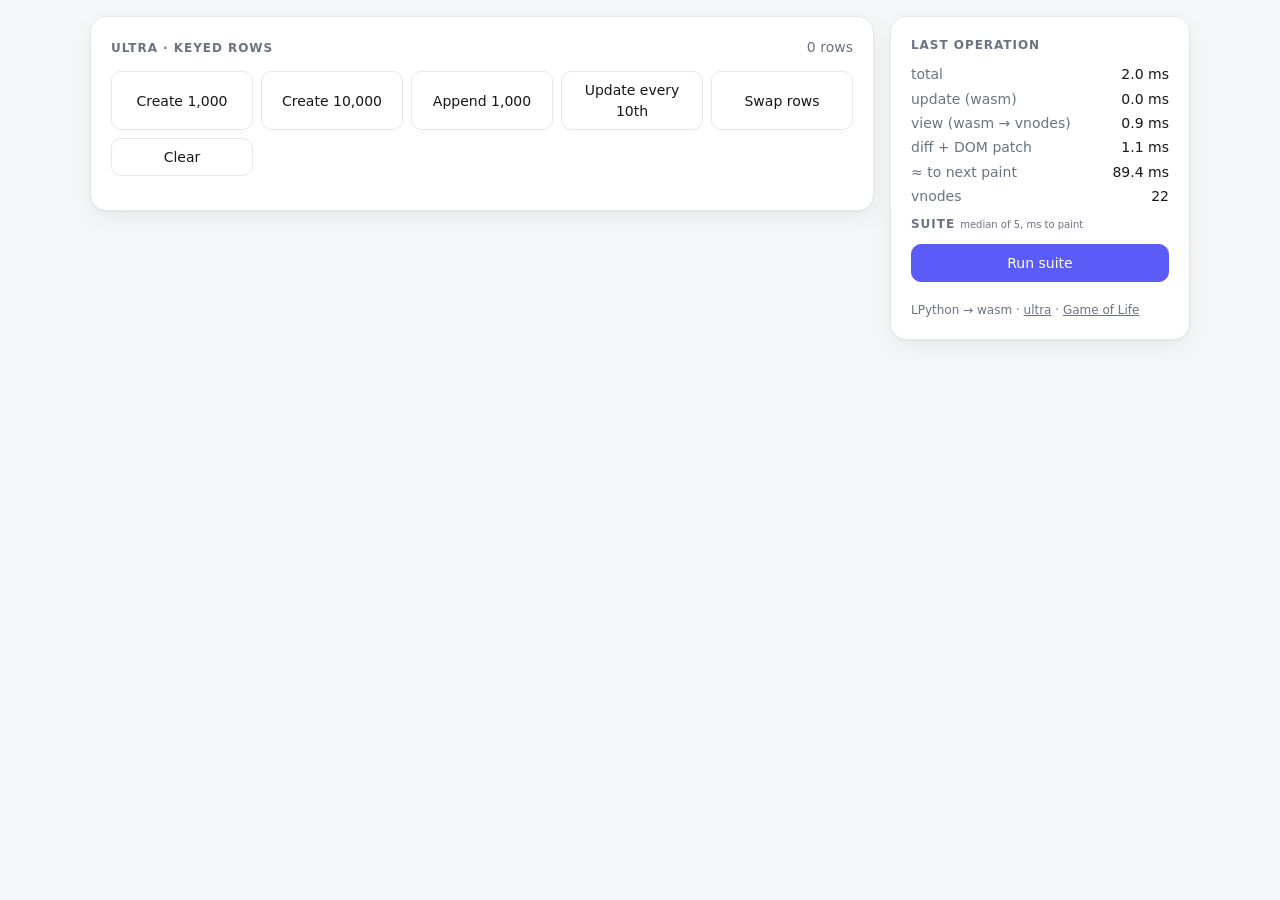
==== examples/bench/index.html @ 6c680595 "Add bench and life performance examples examples/bench: js-framework-benchmark style keyed table (1k" ====
<!doctype html>
<html lang="en">
<head>
  <meta charset="utf-8">
  <meta name="viewport" content="width=device-width, initial-scale=1">
  <title>ultra · Benchmark</title>
  <link rel="stylesheet" href="style.css">
</head>
<body>
  <div class="layout">
    <main id="app"></main>
    <aside class="hud">
      <h2>Last operation</h2>
      <dl id="last">
        <dt>total</dt><dd id="t-total">–</dd>
        <dt>update (wasm)</dt><dd id="t-update">–</dd>
        <dt>view (wasm → vnodes)</dt><dd id="t-view">–</dd>
        <dt>diff + DOM patch</dt><dd id="t-patch">–</dd>
        <dt>≈ to next paint</dt><dd id="t-paint">–</dd>
        <dt>vnodes</dt><dd id="t-nodes">–</dd>
      </dl>
      <h2>Suite <small>median of 5, ms to paint</small></h2>
      <button id="suite">Run suite</button>
      <table id="results"></table>
      <p class="badge">LPython → wasm · <a href="https://github.com/codegod100/ultra">ultra</a> · <a href="../life/">Game of Life</a></p>
    </aside>
  </div>
  <script type="module">
    import { mount } from "./ultra.js";

    // Msg tags from app.py
    const RUN = 1, ADD = 2, UPDATE = 3, CLEAR = 4, SWAP = 5, SELECT = 6, REMOVE = 7;
    const $ = (id) => document.getElementById(id);
    const ms = (x) => x.toFixed(1) + " ms";

    let waiter = null;
    const onRender = (s) => {
      $("t-total").textContent = ms(s.end - s.start);
      $("t-update").textContent = ms(s.update);
      $("t-view").textContent = ms(s.view);
      $("t-patch").textContent = ms(s.patch);
      $("t-nodes").textContent = s.nodes.toLocaleString();
      // The frame's style, layout and paint run after this callback returns.
      setTimeout(() => {
        const paint = performance.now() - s.start;
        $("t-paint").textContent = ms(paint);
        if (waiter) { const w = waiter; waiter = null; w(paint); }
      }, 0);
    };
    const app = await mount("#app", "./app.wasm", { onRender });

    // Dispatch a message and resolve with ms until the frame painted.
    const run = (msg, arg = 0) => new Promise((r) => { waiter = r; app.dispatch(msg, arg); });
    const rowId = (nth) => Number(document.querySelector(`tbody tr:nth-child(${nth}) td.id`).textContent);

    const suite = [
      ["create 1,000 rows", () => run(CLEAR), () => run(RUN, 1000)],
      ["replace 1,000 rows", () => run(RUN, 1000), () => run(RUN, 1000)],
      ["update every 10th row", () => run(RUN, 1000), () => run(UPDATE)],
      ["select row", () => run(RUN, 1000), () => run(SELECT, rowId(2))],
      ["swap rows", () => run(RUN, 1000), () => run(SWAP)],
      ["remove row", () => run(RUN, 1000), () => run(REMOVE, rowId(5))],
      ["create 10,000 rows", () => run(CLEAR), () => run(RUN, 10000)],
      ["append 1,000 to 10,000", () => run(RUN, 10000), () => run(ADD, 1000)],
      ["clear 10,000 rows", () => run(RUN, 10000), () => run(CLEAR)],
    ];

    const median = (xs) => { const s = [...xs].sort((a, b) => a - b); return s[s.length >> 1]; };
    async function runSuite(reps = 5) {
      const out = $("results"), btn = $("suite");
      btn.disabled = true;
      out.innerHTML = "";
      const results = [];
      for (const [name, setup, measure] of suite) {
        const row = out.insertRow();
        row.insertCell().textContent = name;
        const cell = row.insertCell();
        cell.textContent = "…";
        const times = [];
        for (let i = 0; i < reps + 1; i++) {   // first run is warm-up
          await setup();
          const t = await measure();
          if (i > 0) times.push(t);
        }
        const m = median(times);
        cell.textContent = m.toFixed(1);
        results.push({ name, ms: m });
      }
      await run(CLEAR);
      btn.disabled = false;
      return results;
    }
    $("suite").onclick = () => runSuite();
    window.ultraBench = { runSuite, run };
  </script>
</body>
</html>
---- examples/bench/style.css ----
:root {
  --bg: #f6f7f9; --card: #fff; --fg: #15171a; --muted: #6b7280;
  --line: #e5e7eb; --accent: #5b5bf7; --accent-fg: #fff; --sel: #fff1e6; --sel-fg: #c2410c;
  color-scheme: light dark;
}
@media (prefers-color-scheme: dark) {
  :root { --bg: #0d0e11; --card: #16181d; --fg: #eceef2; --muted: #8b919c;
          --line: #262a31; --accent: #7c7cff; --sel: #3a2210; --sel-fg: #fdba74; }
}
* { box-sizing: border-box; }
body {
  margin: 0; background: var(--bg); color: var(--fg); padding: 16px;
  font: 14px/1.45 ui-sans-serif, system-ui, -apple-system, "Segoe UI", sans-serif;
}
.layout { display: grid; gap: 16px; max-width: 1100px; margin: 0 auto; grid-template-columns: minmax(0, 1fr); }
@media (min-width: 860px) { .layout { grid-template-columns: minmax(0, 1fr) 300px; align-items: start; } }
.bench, .hud {
  background: var(--card); border: 1px solid var(--line); border-radius: 16px; padding: 20px;
  box-shadow: 0 1px 2px rgb(0 0 0 / .04), 0 8px 24px rgb(0 0 0 / .06);
}
.hud { position: sticky; top: 16px; display: grid; gap: 10px; }
.head { display: flex; justify-content: space-between; align-items: baseline; gap: 8px; margin-bottom: 14px; }
h1, h2 { margin: 0; font-size: 12px; letter-spacing: .08em; text-transform: uppercase; color: var(--muted); font-weight: 600; }
h2 small { text-transform: none; letter-spacing: 0; font-weight: 400; }
.rows { font-variant-numeric: tabular-nums; color: var(--muted); }
.ops { display: grid; grid-template-columns: repeat(auto-fill, minmax(140px, 1fr)); gap: 8px; margin-bottom: 14px; }
button {
  font: inherit; border: 1px solid var(--line); background: var(--card); color: var(--fg);
  padding: 8px 12px; border-radius: 10px; cursor: pointer; transition: border-color .12s, transform .06s;
}
button:hover { border-color: var(--accent); }
button:active { transform: scale(.97); }
button:disabled { opacity: .5; cursor: progress; }
#suite { background: var(--accent); color: var(--accent-fg); border-color: var(--accent); }
table { width: 100%; border-collapse: collapse; table-layout: fixed; font-variant-numeric: tabular-nums; }
tbody tr { border-top: 1px solid var(--line); }
td { padding: 6px 8px; }
td.id { width: 64px; color: var(--muted); }
td.lbl a { cursor: pointer; }
td:last-child { width: 32px; text-align: right; }
a.x { cursor: pointer; color: var(--muted); padding: 0 6px; }
a.x:hover { color: var(--fg); }
tr.danger { background: var(--sel); }
tr.danger td.lbl { color: var(--sel-fg); }
dl { margin: 0; display: grid; grid-template-columns: 1fr auto; gap: 4px 12px; font-variant-numeric: tabular-nums; }
dt { color: var(--muted); }
dd { margin: 0; text-align: right; }
#results { table-layout: auto; }
#results td { padding: 4px 0; border-top: 1px solid var(--line); }
#results td:last-child { width: auto; text-align: right; }
.badge { margin: 0; color: var(--muted); font-size: 12px; }
.badge a { color: inherit; }
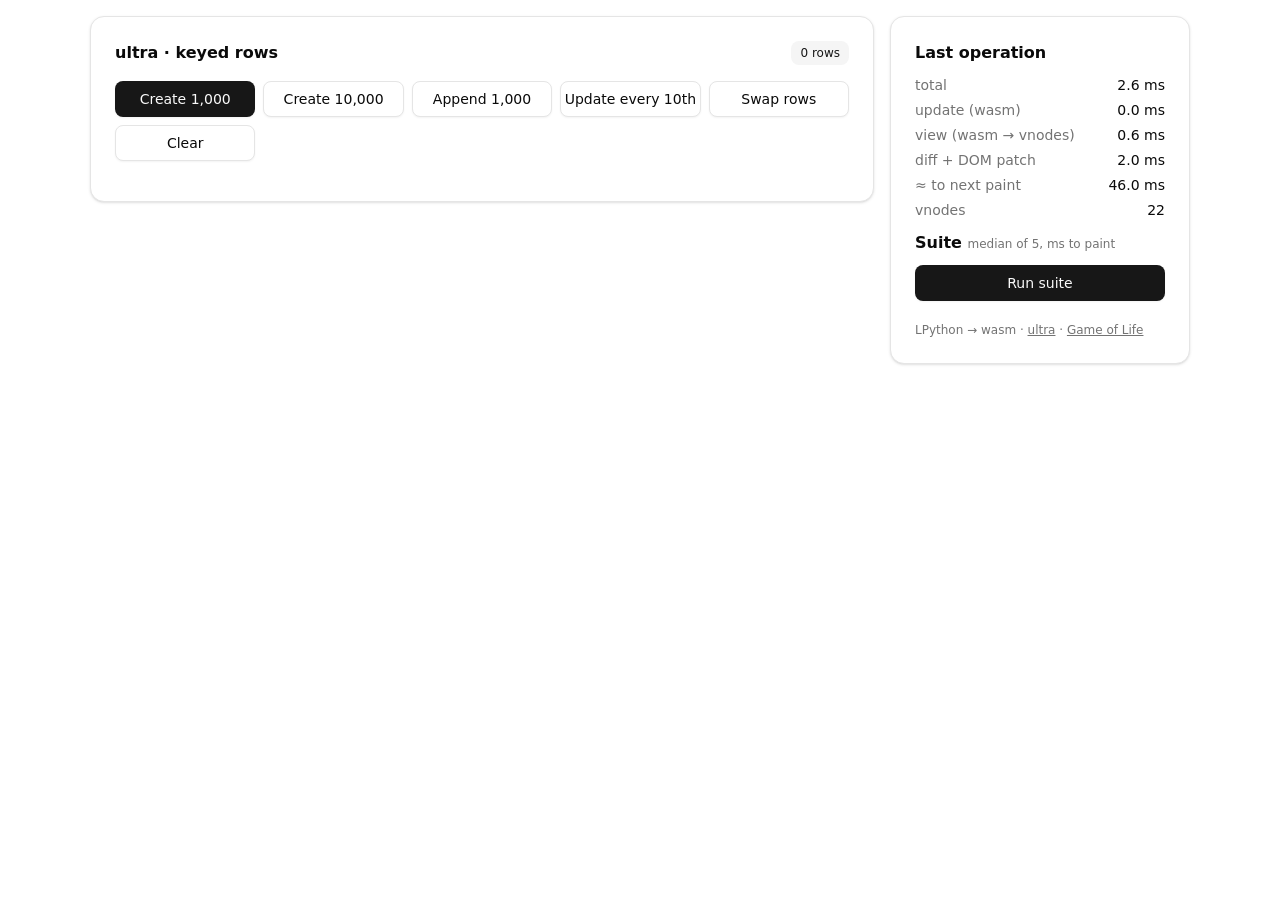
==== commit 265c0d40: "Add shadcn/ui-style components: ui.css theme + ui.py helpers shadcn/ui is React + Tailwind + Radix, " ====
--- a/examples/bench/index.html
+++ b/examples/bench/index.html
@@ -4,12 +4,13 @@
   <meta charset="utf-8">
   <meta name="viewport" content="width=device-width, initial-scale=1">
   <title>ultra · Benchmark</title>
+  <link rel="stylesheet" href="ui.css">
   <link rel="stylesheet" href="style.css">
 </head>
 <body>
   <div class="layout">
     <main id="app"></main>
-    <aside class="hud">
+    <aside class="card hud">
       <h2>Last operation</h2>
       <dl id="last">
         <dt>total</dt><dd id="t-total">–</dd>
@@ -20,9 +21,9 @@
         <dt>vnodes</dt><dd id="t-nodes">–</dd>
       </dl>
       <h2>Suite <small>median of 5, ms to paint</small></h2>
-      <button id="suite">Run suite</button>
+      <button id="suite" class="btn">Run suite</button>
       <table id="results"></table>
-      <p class="badge">LPython → wasm · <a href="https://github.com/codegod100/ultra">ultra</a> · <a href="../life/">Game of Life</a></p>
+      <p class="credit muted">LPython → wasm · <a href="https://github.com/codegod100/ultra">ultra</a> · <a href="../life/">Game of Life</a></p>
     </aside>
   </div>
   <script type="module">
--- a/examples/bench/ui.css
+++ b/examples/bench/ui.css
@@ -0,0 +1,224 @@
+/* ultra/ui.css: shadcn/ui's look as plain CSS, for the helpers in ui.py.
+ *
+ * The tokens are shadcn's "neutral" theme (https://ui.shadcn.com/docs/theming)
+ * and the component rules follow its Tailwind classes. Override any token on
+ * :root to retheme. Dark mode follows the OS, or force it with class="dark"
+ * (or "light") on any element; this needs CSS light-dark() (2024+ browsers).
+ * `build` copies this file next to app.wasm.
+ */
+/* Each token is light-dark(light, dark), so it follows color-scheme. */
+:root {
+  color-scheme: light dark;
+  --radius: .625rem;
+  --background: light-dark(oklch(1 0 0), oklch(.145 0 0));
+  --foreground: light-dark(oklch(.145 0 0), oklch(.985 0 0));
+  --card: light-dark(oklch(1 0 0), oklch(.205 0 0));
+  --card-foreground: var(--foreground);
+  --popover: var(--card);
+  --popover-foreground: var(--foreground);
+  --primary: light-dark(oklch(.205 0 0), oklch(.922 0 0));
+  --primary-foreground: light-dark(oklch(.985 0 0), oklch(.205 0 0));
+  --secondary: light-dark(oklch(.97 0 0), oklch(.269 0 0));
+  --secondary-foreground: light-dark(oklch(.205 0 0), oklch(.985 0 0));
+  --muted: var(--secondary);
+  --muted-foreground: light-dark(oklch(.556 0 0), oklch(.708 0 0));
+  --accent: var(--secondary);
+  --accent-foreground: var(--secondary-foreground);
+  --destructive: light-dark(oklch(.577 .245 27.325), oklch(.704 .191 22.216));
+  --border: light-dark(oklch(.922 0 0), oklch(1 0 0 / 10%));
+  --input: light-dark(oklch(.922 0 0), oklch(1 0 0 / 15%));
+  --input-bg: light-dark(transparent, oklch(1 0 0 / 4.5%));
+  --ring: light-dark(oklch(.708 0 0), oklch(.556 0 0));
+  --shadow-xs: 0 1px 2px 0 rgb(0 0 0 / .05);
+  --shadow-sm: 0 1px 3px 0 rgb(0 0 0 / .1), 0 1px 2px -1px rgb(0 0 0 / .1);
+  --shadow-lg: 0 10px 15px -3px rgb(0 0 0 / .1), 0 4px 6px -4px rgb(0 0 0 / .1);
+  --font-sans: ui-sans-serif, system-ui, -apple-system, "Segoe UI", Roboto, sans-serif;
+  --font-mono: ui-monospace, SFMono-Regular, Menlo, Consolas, monospace;
+}
+.light { color-scheme: light; }
+.dark { color-scheme: dark; }
+
+/* ---------------------------------------------------------------- base */
+*, ::before, ::after { box-sizing: border-box; }
+body {
+  margin: 0; background: var(--background); color: var(--foreground);
+  font: 14px/1.5 var(--font-sans); -webkit-font-smoothing: antialiased;
+}
+.light, .dark { background: var(--background); color: var(--foreground); }
+button, input { font: inherit; color: inherit; margin: 0; }
+button { border: 0; background: none; padding: 0; }
+:focus-visible { outline: none; }
+.muted { color: var(--muted-foreground); }
+.mono { font-family: var(--font-mono); }
+.stack { display: grid; gap: 1rem; }
+.row { display: flex; align-items: center; gap: .5rem; flex-wrap: wrap; }
+.grow { flex: 1; }
+
+/* ---------------------------------------------------------------- button */
+.btn {
+  display: inline-flex; align-items: center; justify-content: center; gap: .5rem;
+  height: 2.25rem; padding: .5rem 1rem; border-radius: calc(var(--radius) - 2px);
+  font-size: .875rem; font-weight: 500; line-height: 1; white-space: nowrap;
+  border: 1px solid transparent; cursor: pointer; user-select: none;
+  background: var(--primary); color: var(--primary-foreground); box-shadow: var(--shadow-xs);
+  transition: background-color .15s, color .15s, box-shadow .15s, opacity .15s;
+}
+.btn:hover { background: color-mix(in oklab, var(--primary) 90%, transparent); }
+.btn:disabled { opacity: .5; pointer-events: none; }
+.btn:focus-visible, .input:focus-visible, .checkbox:focus-visible, .switch:focus-visible,
+.tab:focus-visible, .toggle:focus-visible {
+  border-color: var(--ring); box-shadow: 0 0 0 3px color-mix(in oklab, var(--ring) 50%, transparent);
+}
+.btn.secondary { background: var(--secondary); color: var(--secondary-foreground); }
+.btn.secondary:hover { background: color-mix(in oklab, var(--secondary) 80%, transparent); }
+.btn.outline {
+  background: light-dark(var(--background), var(--input-bg)); color: var(--foreground);
+  border-color: light-dark(var(--border), var(--input));
+}
+.btn.outline:hover, .btn.ghost:hover { background: var(--accent); color: var(--accent-foreground); }
+.btn.ghost { background: transparent; color: var(--foreground); box-shadow: none; }
+.btn.destructive { background: light-dark(var(--destructive), color-mix(in oklab, var(--destructive) 60%, transparent)); color: #fff; }
+.btn.destructive:hover { background: color-mix(in oklab, var(--destructive) 90%, transparent); }
+.btn.link { background: none; color: var(--primary); box-shadow: none; text-underline-offset: 4px; }
+.btn.link:hover { text-decoration: underline; }
+.btn.sm { height: 2rem; padding: 0 .75rem; gap: .375rem; }
+.btn.lg { height: 2.5rem; padding: 0 1.5rem; }
+.btn.icon { width: 2.25rem; padding: 0; }
+.btn.icon.sm { width: 2rem; }
+
+/* ---------------------------------------------------------------- card */
+.card {
+  display: flex; flex-direction: column; gap: 1.5rem; padding: 1.5rem 0;
+  background: var(--card); color: var(--card-foreground);
+  border: 1px solid var(--border); border-radius: calc(var(--radius) + 4px); box-shadow: var(--shadow-sm);
+}
+.card-header { display: grid; gap: .375rem; padding: 0 1.5rem; }
+.card-title { margin: 0; font-size: 1rem; font-weight: 600; line-height: 1; }
+.card-description { margin: 0; font-size: .875rem; color: var(--muted-foreground); }
+.card-content { padding: 0 1.5rem; }
+.card-footer { display: flex; align-items: center; gap: .5rem; padding: 0 1.5rem; }
+
+/* ---------------------------------------------------------------- input, label */
+.input {
+  display: flex; width: 100%; min-width: 0; height: 2.25rem; padding: .25rem .75rem;
+  border: 1px solid var(--input); border-radius: calc(var(--radius) - 2px);
+  background: var(--input-bg); box-shadow: var(--shadow-xs); font-size: .875rem;
+  transition: box-shadow .15s, border-color .15s;
+}
+.input::placeholder { color: var(--muted-foreground); }
+.label { display: flex; align-items: center; gap: .5rem; font-size: .875rem; font-weight: 500; line-height: 1; user-select: none; }
+.field { display: inline-flex; align-items: center; gap: .5rem; cursor: pointer; }
+
+/* ---------------------------------------------------------------- badge */
+.badge {
+  display: inline-flex; align-items: center; justify-content: center; gap: .25rem; width: fit-content;
+  padding: .125rem .5rem; border: 1px solid transparent; border-radius: calc(var(--radius) - 2px);
+  font-size: .75rem; font-weight: 500; white-space: nowrap;
+  background: var(--primary); color: var(--primary-foreground);
+}
+.badge.secondary { background: var(--secondary); color: var(--secondary-foreground); }
+.badge.destructive { background: light-dark(var(--destructive), color-mix(in oklab, var(--destructive) 60%, transparent)); color: #fff; }
+.badge.outline { background: none; color: var(--foreground); border-color: var(--border); }
+
+/* ---------------------------------------------------------------- checkbox, switch */
+.checkbox {
+  position: relative; flex: none; width: 1rem; height: 1rem; padding: 0; cursor: pointer;
+  border: 1px solid var(--input); border-radius: 4px; background: var(--input-bg); box-shadow: var(--shadow-xs);
+  transition: box-shadow .15s;
+}
+.checkbox[aria-checked="true"] { background: var(--primary); border-color: var(--primary); }
+.checkbox[aria-checked="true"]::after {
+  content: ""; position: absolute; left: 4.5px; top: 1.5px; width: 4px; height: 8px;
+  border: solid var(--primary-foreground); border-width: 0 2px 2px 0; transform: rotate(45deg);
+}
+.switch {
+  display: inline-flex; flex: none; align-items: center; width: 2rem; height: 1.15rem; padding: 0;
+  border: 1px solid transparent; border-radius: 999px; background: var(--input); cursor: pointer;
+  box-shadow: var(--shadow-xs); transition: background-color .15s;
+}
+.switch::after {
+  content: ""; width: 1rem; height: 1rem; border-radius: 999px; background: var(--background);
+  transition: transform .15s;
+}
+.switch:not([aria-checked="true"])::after { background: light-dark(var(--background), var(--foreground)); }
+.switch[aria-checked="true"] { background: var(--primary); }
+.switch[aria-checked="true"]::after { transform: translateX(calc(100% - 2px)); }
+
+/* ---------------------------------------------------------------- tabs, toggle group */
+.tabs-list {
+  display: inline-flex; align-items: center; height: 2.25rem; width: fit-content; padding: 3px;
+  border-radius: var(--radius); background: var(--muted); color: var(--muted-foreground);
+}
+.tab {
+  display: inline-flex; flex: 1; align-items: center; justify-content: center; height: 100%;
+  padding: .25rem .5rem; border: 1px solid transparent; border-radius: calc(var(--radius) - 2px);
+  background: none; font-size: .875rem; font-weight: 500; white-space: nowrap; cursor: pointer;
+  color: light-dark(var(--foreground), var(--muted-foreground)); transition: color .15s, box-shadow .15s;
+}
+.tab[aria-selected="true"] {
+  background: light-dark(var(--background), var(--input-bg)); border-color: light-dark(transparent, var(--input));
+  color: var(--foreground); box-shadow: var(--shadow-sm);
+}
+.toggle-group { display: inline-flex; width: fit-content; border-radius: calc(var(--radius) - 2px); box-shadow: var(--shadow-xs); }
+.toggle {
+  display: inline-flex; align-items: center; justify-content: center; height: 2.25rem; min-width: 2.25rem;
+  padding: 0 .75rem; border: 1px solid var(--input); background: none; font-size: .875rem; font-weight: 500;
+  cursor: pointer; transition: background-color .15s;
+}
+.toggle:hover { background: var(--muted); color: var(--muted-foreground); }
+.toggle[aria-pressed="true"] { background: var(--accent); color: var(--accent-foreground); }
+.toggle-group .toggle { border-radius: 0; }
+.toggle-group .toggle + .toggle { border-left: 0; }
+.toggle-group .toggle:first-child { border-radius: calc(var(--radius) - 2px) 0 0 calc(var(--radius) - 2px); }
+.toggle-group .toggle:last-child { border-radius: 0 calc(var(--radius) - 2px) calc(var(--radius) - 2px) 0; }
+
+/* ---------------------------------------------------------------- dialog */
+.dialog-overlay { position: fixed; inset: 0; z-index: 50; background: rgb(0 0 0 / .5); animation: ui-fade .15s; }
+.dialog {
+  position: fixed; z-index: 50; top: 50%; left: 50%; transform: translate(-50%, -50%);
+  display: grid; gap: 1rem; width: calc(100% - 2rem); max-width: 32rem; padding: 1.5rem;
+  border: 1px solid var(--border); border-radius: var(--radius); box-shadow: var(--shadow-lg);
+  background: var(--background); color: var(--foreground); animation: ui-zoom .15s;
+}
+.dialog-header { display: grid; gap: .5rem; }
+.dialog-title { margin: 0; font-size: 1.125rem; font-weight: 600; line-height: 1; }
+.dialog-description { margin: 0; font-size: .875rem; color: var(--muted-foreground); }
+.dialog-footer { display: flex; flex-wrap: wrap-reverse; justify-content: flex-end; gap: .5rem; }
+.dialog-close {
+  position: absolute; top: 1rem; right: 1rem; width: 1.25rem; height: 1.25rem; padding: 0;
+  border-radius: 4px; background: none; font-size: 1.125rem; line-height: 1; opacity: .7; cursor: pointer;
+}
+.dialog-close:hover { opacity: 1; }
+@keyframes ui-fade { from { opacity: 0; } }
+@keyframes ui-zoom { from { opacity: 0; transform: translate(-50%, -50%) scale(.95); } }
+
+/* ---------------------------------------------------------------- alert, separator, progress, kbd */
+.alert {
+  display: grid; gap: .125rem; width: 100%; padding: .75rem 1rem; font-size: .875rem;
+  border: 1px solid var(--border); border-radius: var(--radius); background: var(--card); color: var(--card-foreground);
+}
+.alert-title { font-weight: 500; }
+.alert-description { color: var(--muted-foreground); }
+.alert.destructive { color: var(--destructive); }
+.alert.destructive .alert-description { color: color-mix(in oklab, var(--destructive) 90%, transparent); }
+.separator { flex: none; height: 1px; width: 100%; margin: 0; border: 0; background: var(--border); }
+.progress {
+  display: block; width: 100%; height: .5rem; overflow: hidden; border: 0; border-radius: 999px;
+  appearance: none; background: color-mix(in oklab, var(--primary) 20%, transparent);
+}
+.progress::-webkit-progress-bar { background: transparent; }
+.progress::-webkit-progress-value { background: var(--primary); transition: width .2s; }
+.progress::-moz-progress-bar { background: var(--primary); }
+.kbd {
+  display: inline-flex; align-items: center; justify-content: center; height: 1.25rem; min-width: 1.25rem;
+  padding: 0 .25rem; border-radius: 4px; background: var(--muted); color: var(--muted-foreground);
+  font: 500 .75rem var(--font-sans);
+}
+
+/* ---------------------------------------------------------------- table */
+.table { width: 100%; border-collapse: collapse; font-size: .875rem; }
+.table th { height: 2.5rem; padding: 0 .5rem; text-align: left; font-weight: 500; white-space: nowrap; }
+.table td { padding: .5rem; }
+.table tr { border-bottom: 1px solid var(--border); }
+.table tbody tr:hover { background: color-mix(in oklab, var(--muted) 50%, transparent); }
+.table tr[aria-selected="true"] { background: var(--muted); }
--- a/examples/bench/style.css
+++ b/examples/bench/style.css
@@ -1,52 +1,29 @@
-:root {
-  --bg: #f6f7f9; --card: #fff; --fg: #15171a; --muted: #6b7280;
-  --line: #e5e7eb; --accent: #5b5bf7; --accent-fg: #fff; --sel: #fff1e6; --sel-fg: #c2410c;
-  color-scheme: light dark;
-}
-@media (prefers-color-scheme: dark) {
-  :root { --bg: #0d0e11; --card: #16181d; --fg: #eceef2; --muted: #8b919c;
-          --line: #262a31; --accent: #7c7cff; --sel: #3a2210; --sel-fg: #fdba74; }
-}
-* { box-sizing: border-box; }
-body {
-  margin: 0; background: var(--bg); color: var(--fg); padding: 16px;
-  font: 14px/1.45 ui-sans-serif, system-ui, -apple-system, "Segoe UI", sans-serif;
-}
+/* Page layout only; the components come from ui.css. */
+body { padding: 16px; }
 .layout { display: grid; gap: 16px; max-width: 1100px; margin: 0 auto; grid-template-columns: minmax(0, 1fr); }
 @media (min-width: 860px) { .layout { grid-template-columns: minmax(0, 1fr) 300px; align-items: start; } }
-.bench, .hud {
-  background: var(--card); border: 1px solid var(--line); border-radius: 16px; padding: 20px;
-  box-shadow: 0 1px 2px rgb(0 0 0 / .04), 0 8px 24px rgb(0 0 0 / .06);
-}
-.hud { position: sticky; top: 16px; display: grid; gap: 10px; }
-.head { display: flex; justify-content: space-between; align-items: baseline; gap: 8px; margin-bottom: 14px; }
-h1, h2 { margin: 0; font-size: 12px; letter-spacing: .08em; text-transform: uppercase; color: var(--muted); font-weight: 600; }
-h2 small { text-transform: none; letter-spacing: 0; font-weight: 400; }
-.rows { font-variant-numeric: tabular-nums; color: var(--muted); }
-.ops { display: grid; grid-template-columns: repeat(auto-fill, minmax(140px, 1fr)); gap: 8px; margin-bottom: 14px; }
-button {
-  font: inherit; border: 1px solid var(--line); background: var(--card); color: var(--fg);
-  padding: 8px 12px; border-radius: 10px; cursor: pointer; transition: border-color .12s, transform .06s;
-}
-button:hover { border-color: var(--accent); }
-button:active { transform: scale(.97); }
-button:disabled { opacity: .5; cursor: progress; }
-#suite { background: var(--accent); color: var(--accent-fg); border-color: var(--accent); }
-table { width: 100%; border-collapse: collapse; table-layout: fixed; font-variant-numeric: tabular-nums; }
-tbody tr { border-top: 1px solid var(--line); }
-td { padding: 6px 8px; }
-td.id { width: 64px; color: var(--muted); }
+.card.bench, .card.hud { padding: 1.5rem; gap: 0; }
+.hud { position: sticky; top: 16px; display: grid; gap: 10px !important; }
+.head { display: flex; justify-content: space-between; align-items: center; gap: 8px; margin-bottom: 1rem; }
+h1, h2 { margin: 0; font-size: 1rem; font-weight: 600; }
+h2 small { font-size: .75rem; font-weight: 400; color: var(--muted-foreground); }
+.rows { font-variant-numeric: tabular-nums; }
+.ops { display: grid; grid-template-columns: repeat(auto-fill, minmax(140px, 1fr)); gap: 8px; margin-bottom: 1rem; }
+.btn:disabled { cursor: progress; }
+.table { table-layout: fixed; font-variant-numeric: tabular-nums; }
+.table td { padding: .375rem .5rem; }
+td.id { width: 64px; color: var(--muted-foreground); }
 td.lbl a { cursor: pointer; }
-td:last-child { width: 32px; text-align: right; }
-a.x { cursor: pointer; color: var(--muted); padding: 0 6px; }
-a.x:hover { color: var(--fg); }
-tr.danger { background: var(--sel); }
-tr.danger td.lbl { color: var(--sel-fg); }
+.table td:last-child { width: 40px; text-align: right; }
+a.x { cursor: pointer; color: var(--muted-foreground); padding: 0 6px; }
+a.x:hover { color: var(--foreground); }
+.table tr.danger { background: var(--muted); }
+tr.danger td.lbl { font-weight: 500; }
 dl { margin: 0; display: grid; grid-template-columns: 1fr auto; gap: 4px 12px; font-variant-numeric: tabular-nums; }
-dt { color: var(--muted); }
+dt { color: var(--muted-foreground); }
 dd { margin: 0; text-align: right; }
-#results { table-layout: auto; }
-#results td { padding: 4px 0; border-top: 1px solid var(--line); }
-#results td:last-child { width: auto; text-align: right; }
-.badge { margin: 0; color: var(--muted); font-size: 12px; }
-.badge a { color: inherit; }
+#results { width: 100%; border-collapse: collapse; font-variant-numeric: tabular-nums; }
+#results td { padding: 4px 0; border-top: 1px solid var(--border); }
+#results td:last-child { text-align: right; }
+.credit { margin: 0; font-size: 12px; }
+.credit a { color: inherit; }
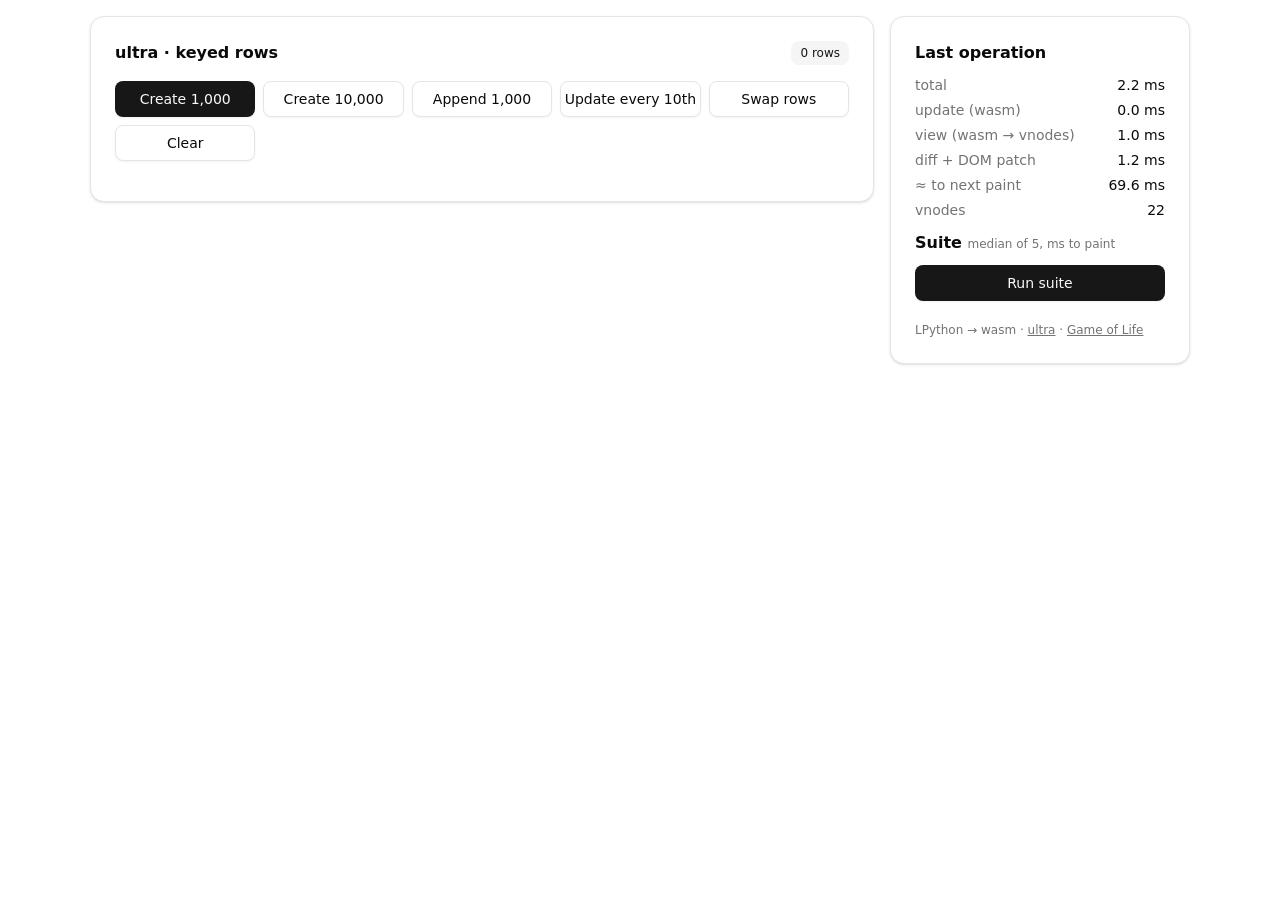
==== commit b85e4955: "Publish via the shared nandi-conda CI to prefix.dev/nandi-testing Replace conda.yml with package.yml" ====
--- a/examples/bench/index.html
+++ b/examples/bench/index.html
@@ -23,7 +23,7 @@
       <h2>Suite <small>median of 5, ms to paint</small></h2>
       <button id="suite" class="btn">Run suite</button>
       <table id="results"></table>
-      <p class="credit muted">LPython → wasm · <a href="https://github.com/codegod100/ultra">ultra</a> · <a href="../life/">Game of Life</a></p>
+      <p class="credit muted">LPython → wasm · <a href="https://github.com/nandi-conda/ultra">ultra</a> · <a href="../life/">Game of Life</a></p>
     </aside>
   </div>
   <script type="module">
